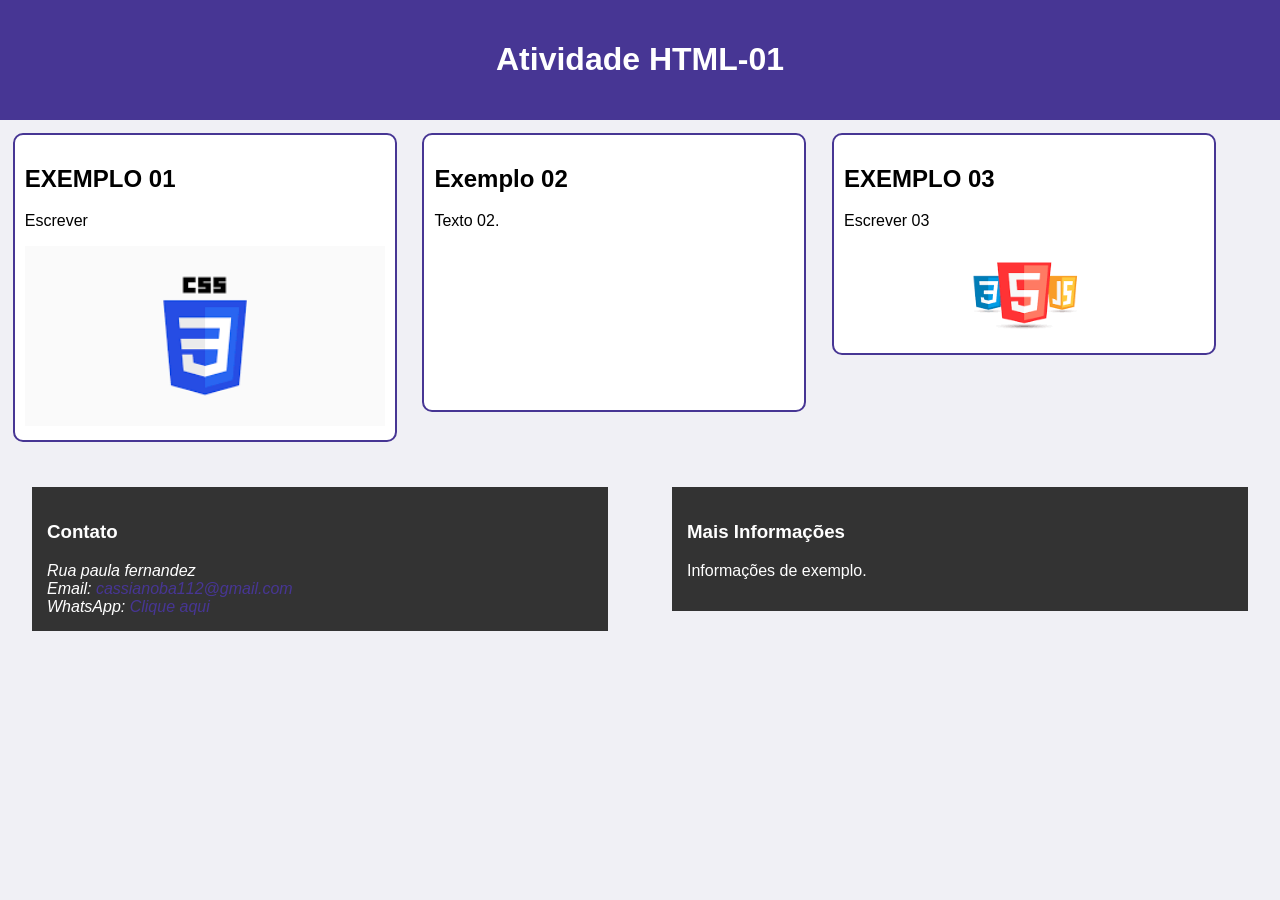
==== index.html @ 2f9a2632 "123" ====
<!DOCTYPE html>
<html>
<head>
    <meta charset="UTF-8">
    <title>Atividade -html-01</title>
    <style>
        body {                                                                      
            font-family: sans-serif;
            background-color: #f0f0f5;
            margin: 0;
            padding: 0;
        }

   
        header {
            background-color: #473694;
            color: white;
            padding: 20px;
            text-align: center;
        }

       
        .column {
            width: 30%;
            background-color: white;
            border: 2px solid #473694;
            border-radius: 10px;
            padding: 10px;
            float: left;
            margin: 1%;
            box-sizing: border-box;
        }

      
        .row:after {
            content: "";
            display: table;
            clear: both;
        }

        
        .footer-column {
            width: 45%;
            float: left;
            margin: 2.5%;
            background-color: #333;
            color: white;
            padding: 15px;
            box-sizing: border-box;
        }

        footer a {
            color: #473694;
            text-decoration: none;
        }
    </style>
</head>
<body>

    <header>
        <h1>Atividade HTML-01</h1>
    </header>


    <div class="row">
        <div class="column">
            <h2>EXEMPLO 01</h2>
            <p>Escrever</p>
            <img src="css.png" alt="Exemplo" width="100%">
        </div>
        <div class="column">
            <h2>Exemplo 02</h2>
            <p>Texto 02.</p>
            <iframe width="100%" height="150" src="https://www.youtube.com/watch?v=AB35iSr1YyA" frameborder="0" allowfullscreen></iframe>
        </div>
        <div class="column">
               <h2>EXEMPLO 03</h2>
            <p>Escrever 03</p>
            <img src="Sem título.png" alt="Exemplo" width="100%">
        </div>
    </div>

    
    <footer>
        <div class="footer-column">
            <h3>Contato</h3>
            <address>
                Rua paula fernandez<br>
                Email: <a href="cassianoba112@gmail.com">cassianoba112@gmail.com</a><br>
                WhatsApp: <a href="https://wa.me/5547984358735">Clique aqui</a>
            </address>
        </div>
        <div class="footer-column">
           
            <h3>Mais Informações</h3>
            <p>Informações de exemplo.</p>


        </div>
        <div style="clear: both;"></div>
    </footer>

</body>
</html>
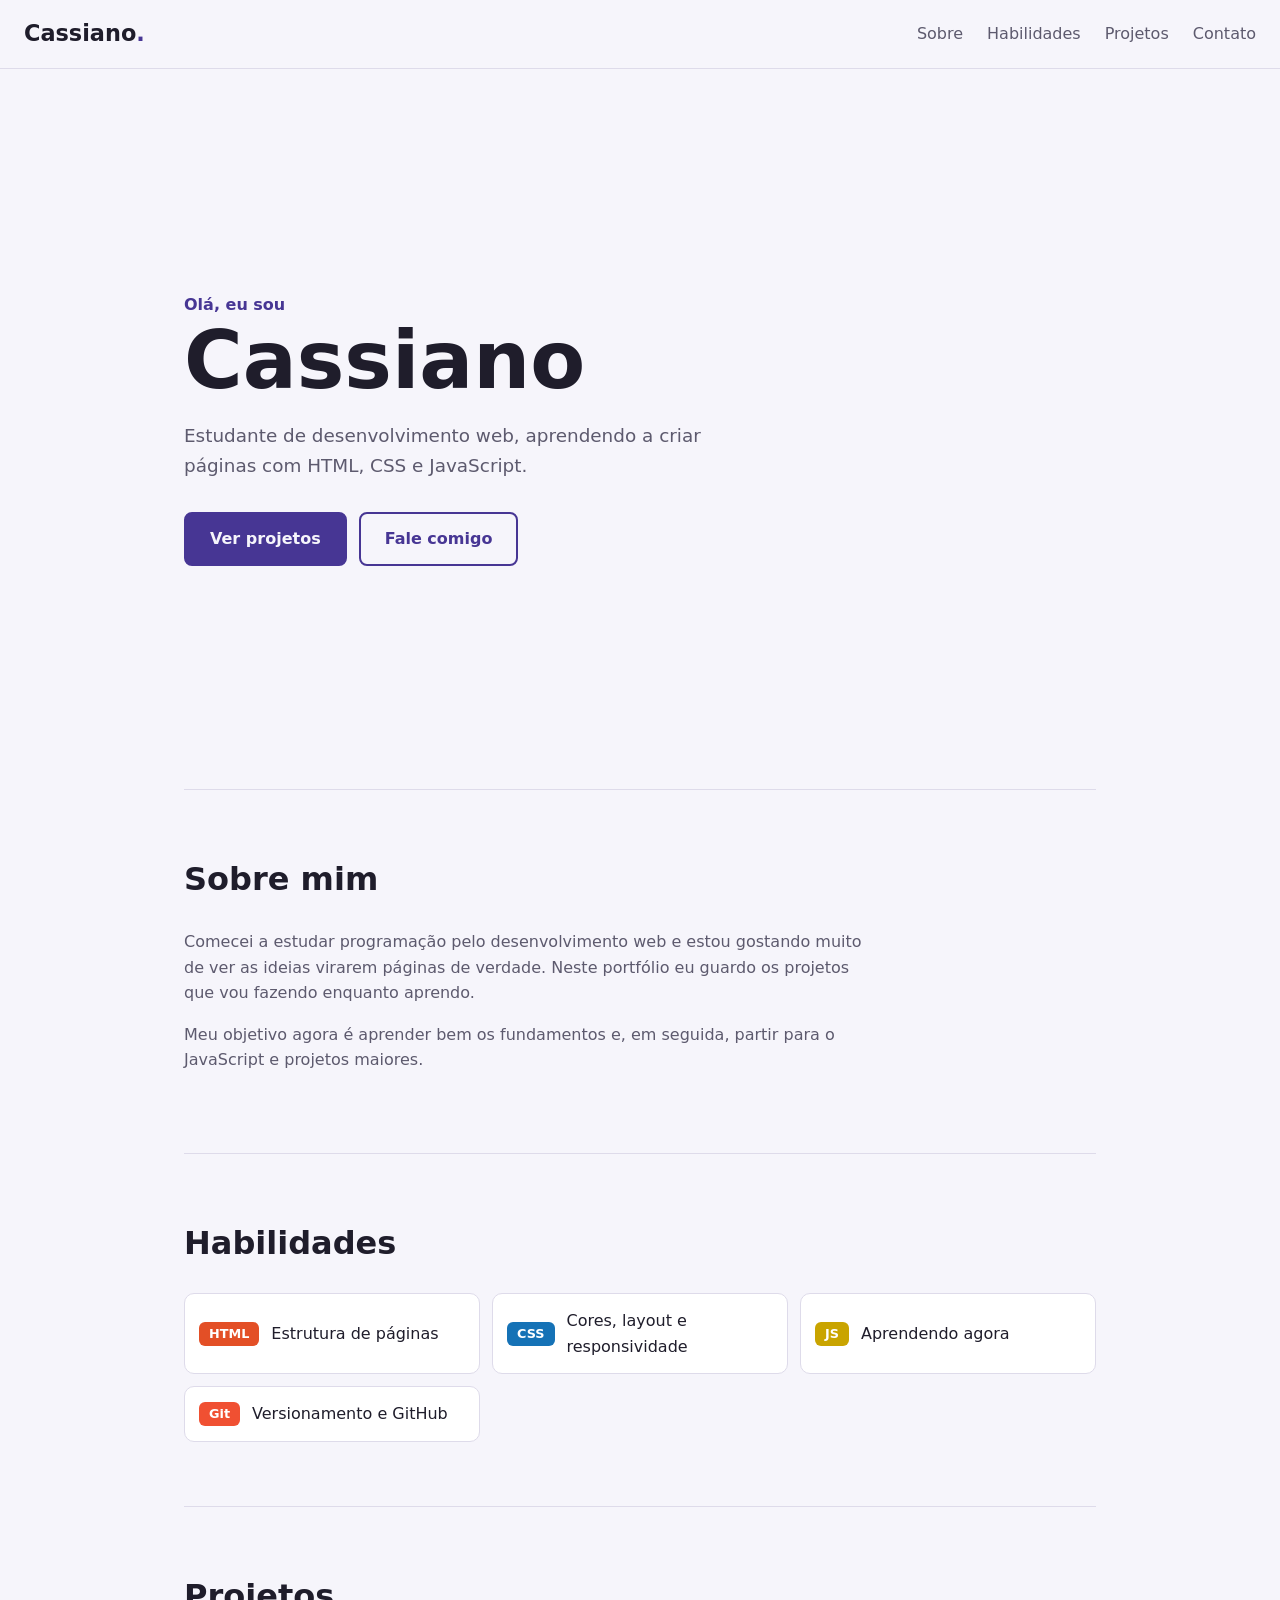
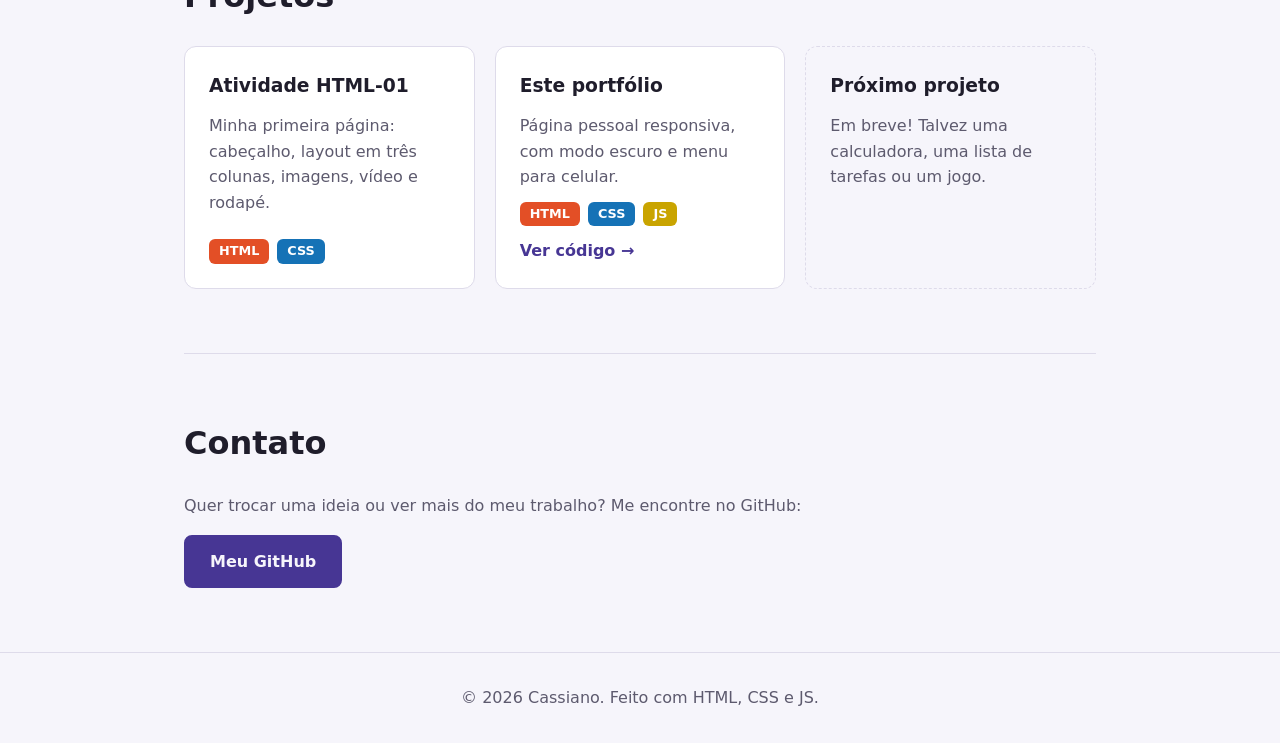
==== commit 519dd3f5: "Cria portfólio pessoal Página responsiva com seções de início, sobre, habilidades, projetos e contat" ====
--- a/index.html
+++ b/index.html
@@ -1,104 +1,121 @@
 <!DOCTYPE html>
-<html>
+<html lang="pt-BR">
 <head>
+    <!-- Configurações básicas da página -->
     <meta charset="UTF-8">
-    <title>Atividade -html-01</title>
-    <style>
-        body {                                                                      
-            font-family: sans-serif;
-            background-color: #f0f0f5;
-            margin: 0;
-            padding: 0;
-        }
-
-   
-        header {
-            background-color: #473694;
-            color: white;
-            padding: 20px;
-            text-align: center;
-        }
-
-       
-        .column {
-            width: 30%;
-            background-color: white;
-            border: 2px solid #473694;
-            border-radius: 10px;
-            padding: 10px;
-            float: left;
-            margin: 1%;
-            box-sizing: border-box;
-        }
-
-      
-        .row:after {
-            content: "";
-            display: table;
-            clear: both;
-        }
-
-        
-        .footer-column {
-            width: 45%;
-            float: left;
-            margin: 2.5%;
-            background-color: #333;
-            color: white;
-            padding: 15px;
-            box-sizing: border-box;
-        }
-
-        footer a {
-            color: #473694;
-            text-decoration: none;
-        }
-    </style>
+    <!-- Faz a página se adaptar à tela do celular -->
+    <meta name="viewport" content="width=device-width, initial-scale=1.0">
+    <title>Cassiano | Portfólio</title>
+    <meta name="description" content="Portfólio pessoal do Cassiano: projetos de HTML, CSS e JavaScript.">
+    <!-- Liga o arquivo de estilos (CSS) -->
+    <link rel="stylesheet" href="style.css">
 </head>
 <body>
 
-    <header>
-        <h1>Atividade HTML-01</h1>
+    <!-- ===== CABEÇALHO com o menu de navegação ===== -->
+    <header class="topo">
+        <a href="#inicio" class="logo">Cassiano<span>.</span></a>
+
+        <!-- Botão que aparece só no celular para abrir o menu -->
+        <button class="menu-botao" aria-label="Abrir menu" aria-expanded="false">☰</button>
+
+        <nav class="menu">
+            <a href="#sobre">Sobre</a>
+            <a href="#habilidades">Habilidades</a>
+            <a href="#projetos">Projetos</a>
+            <a href="#contato">Contato</a>
+        </nav>
     </header>
 
+    <main>
+        <!-- ===== INÍCIO: a primeira coisa que a pessoa vê ===== -->
+        <section id="inicio" class="inicio">
+            <p class="saudacao">Olá, eu sou</p>
+            <h1>Cassiano</h1>
+            <!-- TROQUE: escreva uma frase curta sobre você -->
+            <p class="frase">Estudante de desenvolvimento web, aprendendo a criar páginas com HTML, CSS e JavaScript.</p>
+            <div class="botoes">
+                <a href="#projetos" class="botao">Ver projetos</a>
+                <a href="#contato" class="botao botao-contorno">Fale comigo</a>
+            </div>
+        </section>
 
-    <div class="row">
-        <div class="column">
-            <h2>EXEMPLO 01</h2>
-            <p>Escrever</p>
-            <img src="css.png" alt="Exemplo" width="100%">
-        </div>
-        <div class="column">
-            <h2>Exemplo 02</h2>
-            <p>Texto 02.</p>
-            <iframe width="100%" height="150" src="https://www.youtube.com/watch?v=AB35iSr1YyA" frameborder="0" allowfullscreen></iframe>
-        </div>
-        <div class="column">
-               <h2>EXEMPLO 03</h2>
-            <p>Escrever 03</p>
-            <img src="Sem título.png" alt="Exemplo" width="100%">
-        </div>
-    </div>
+        <!-- ===== SOBRE MIM ===== -->
+        <section id="sobre" class="secao">
+            <h2>Sobre mim</h2>
+            <!-- TROQUE: conte um pouco da sua história -->
+            <p>
+                Comecei a estudar programação pelo desenvolvimento web e estou
+                gostando muito de ver as ideias virarem páginas de verdade.
+                Neste portfólio eu guardo os projetos que vou fazendo
+                enquanto aprendo.
+            </p>
+            <p>
+                Meu objetivo agora é aprender bem os fundamentos e, em seguida,
+                partir para o JavaScript e projetos maiores.
+            </p>
+        </section>
 
-    
-    <footer>
-        <div class="footer-column">
-            <h3>Contato</h3>
-            <address>
-                Rua paula fernandez<br>
-                Email: <a href="cassianoba112@gmail.com">cassianoba112@gmail.com</a><br>
-                WhatsApp: <a href="https://wa.me/5547984358735">Clique aqui</a>
-            </address>
-        </div>
-        <div class="footer-column">
-           
-            <h3>Mais Informações</h3>
-            <p>Informações de exemplo.</p>
+        <!-- ===== HABILIDADES ===== -->
+        <section id="habilidades" class="secao">
+            <h2>Habilidades</h2>
+            <!-- Para adicionar uma habilidade, copie uma linha <li> -->
+            <ul class="habilidades">
+                <li><span class="tag tag-html">HTML</span> Estrutura de páginas</li>
+                <li><span class="tag tag-css">CSS</span> Cores, layout e responsividade</li>
+                <li><span class="tag tag-js">JS</span> Aprendendo agora</li>
+                <li><span class="tag tag-git">Git</span> Versionamento e GitHub</li>
+            </ul>
+        </section>
 
+        <!-- ===== PROJETOS ===== -->
+        <section id="projetos" class="secao">
+            <h2>Projetos</h2>
+            <!-- Cada <article> é um cartão. Para adicionar um projeto, copie um <article> inteiro -->
+            <div class="projetos">
+                <article class="cartao">
+                    <h3>Atividade HTML-01</h3>
+                    <p>Minha primeira página: cabeçalho, layout em três colunas, imagens, vídeo e rodapé.</p>
+                    <div class="cartao-tags">
+                        <span class="tag tag-html">HTML</span>
+                        <span class="tag tag-css">CSS</span>
+                    </div>
+                </article>
 
-        </div>
-        <div style="clear: both;"></div>
+                <article class="cartao">
+                    <h3>Este portfólio</h3>
+                    <p>Página pessoal responsiva, com modo escuro e menu para celular.</p>
+                    <div class="cartao-tags">
+                        <span class="tag tag-html">HTML</span>
+                        <span class="tag tag-css">CSS</span>
+                        <span class="tag tag-js">JS</span>
+                    </div>
+                    <a href="https://github.com/cassianoba112-web/cassiano" target="_blank" rel="noopener">Ver código →</a>
+                </article>
+
+                <article class="cartao cartao-vazio">
+                    <h3>Próximo projeto</h3>
+                    <p>Em breve! Talvez uma calculadora, uma lista de tarefas ou um jogo.</p>
+                </article>
+            </div>
+        </section>
+
+        <!-- ===== CONTATO ===== -->
+        <!-- Dica: evite colocar telefone ou endereço pessoal em sites públicos -->
+        <section id="contato" class="secao">
+            <h2>Contato</h2>
+            <p>Quer trocar uma ideia ou ver mais do meu trabalho? Me encontre no GitHub:</p>
+            <a href="https://github.com/cassianoba112-web" class="botao" target="_blank" rel="noopener">Meu GitHub</a>
+        </section>
+    </main>
+
+    <!-- ===== RODAPÉ ===== -->
+    <footer class="rodape">
+        <!-- O ano é preenchido automaticamente pelo JavaScript -->
+        <p>© <span id="ano"></span> Cassiano. Feito com HTML, CSS e JS.</p>
     </footer>
 
+    <!-- Liga o arquivo de JavaScript (fica no fim para a página carregar primeiro) -->
+    <script src="script.js"></script>
 </body>
 </html>
--- a/style.css
+++ b/style.css
@@ -0,0 +1,309 @@
+/* =========================================================
+   CORES DO SITE
+   Troque os valores aqui e o site inteiro muda de cor.
+   ========================================================= */
+:root {
+    --fundo: #f6f5fb;
+    --fundo-cartao: #ffffff;
+    --texto: #1f1d2b;
+    --texto-suave: #5d5a6e;
+    --destaque: #473694;      /* o roxo da sua primeira atividade */
+    --destaque-claro: #ece8fb;
+    --borda: #dedbea;
+}
+
+/* Modo escuro: usado automaticamente quando o celular/PC está no tema escuro */
+@media (prefers-color-scheme: dark) {
+    :root {
+        --fundo: #14131b;
+        --fundo-cartao: #1e1c28;
+        --texto: #eeedf5;
+        --texto-suave: #a9a6bb;
+        --destaque: #a594f9;
+        --destaque-claro: #2a2540;
+        --borda: #2f2c3d;
+    }
+}
+
+/* =========================================================
+   BASE
+   ========================================================= */
+* {
+    box-sizing: border-box; /* largura inclui padding e borda */
+    margin: 0;
+    padding: 0;
+}
+
+html {
+    scroll-behavior: smooth; /* rolagem suave ao clicar no menu */
+}
+
+body {
+    font-family: system-ui, -apple-system, "Segoe UI", Roboto, sans-serif;
+    background-color: var(--fundo);
+    color: var(--texto);
+    line-height: 1.6;
+}
+
+a {
+    color: var(--destaque);
+}
+
+/* =========================================================
+   CABEÇALHO E MENU
+   ========================================================= */
+.topo {
+    position: sticky; /* fica preso no topo ao rolar */
+    top: 0;
+    z-index: 10;
+    display: flex;
+    justify-content: space-between;
+    align-items: center;
+    padding: 16px 24px;
+    background-color: var(--fundo);
+    border-bottom: 1px solid var(--borda);
+}
+
+.logo {
+    font-size: 1.4rem;
+    font-weight: 800;
+    color: var(--texto);
+    text-decoration: none;
+}
+
+.logo span {
+    color: var(--destaque);
+}
+
+.menu {
+    display: flex;
+    gap: 24px;
+}
+
+.menu a {
+    color: var(--texto-suave);
+    text-decoration: none;
+    font-weight: 500;
+}
+
+.menu a:hover {
+    color: var(--destaque);
+}
+
+/* O botão ☰ fica escondido no computador */
+.menu-botao {
+    display: none;
+    background: none;
+    border: none;
+    font-size: 1.6rem;
+    color: var(--texto);
+    cursor: pointer;
+}
+
+/* =========================================================
+   SEÇÕES
+   ========================================================= */
+main {
+    max-width: 960px;  /* o conteúdo não fica largo demais */
+    margin: 0 auto;    /* centraliza */
+    padding: 0 24px;
+}
+
+.inicio {
+    min-height: 80vh;
+    display: flex;
+    flex-direction: column;
+    justify-content: center;
+}
+
+.saudacao {
+    color: var(--destaque);
+    font-weight: 600;
+}
+
+.inicio h1 {
+    font-size: clamp(3rem, 10vw, 5rem); /* tamanho muda conforme a tela */
+    line-height: 1.1;
+}
+
+.frase {
+    max-width: 560px;
+    margin: 16px 0 32px;
+    font-size: 1.15rem;
+    color: var(--texto-suave);
+}
+
+.secao {
+    padding: 64px 0;
+    border-top: 1px solid var(--borda);
+}
+
+.secao h2 {
+    font-size: 2rem;
+    margin-bottom: 24px;
+}
+
+.secao p {
+    max-width: 680px;
+    margin-bottom: 16px;
+    color: var(--texto-suave);
+}
+
+/* =========================================================
+   BOTÕES
+   ========================================================= */
+.botoes {
+    display: flex;
+    flex-wrap: wrap;
+    gap: 12px;
+}
+
+.botao {
+    display: inline-block;
+    padding: 12px 24px;
+    border-radius: 8px;
+    background-color: var(--destaque);
+    color: var(--fundo);
+    font-weight: 600;
+    text-decoration: none;
+    border: 2px solid var(--destaque);
+    transition: transform 0.2s;
+}
+
+.botao:hover {
+    transform: translateY(-2px); /* sobe um pouquinho ao passar o mouse */
+}
+
+.botao-contorno {
+    background-color: transparent;
+    color: var(--destaque);
+}
+
+/* =========================================================
+   HABILIDADES E TAGS
+   ========================================================= */
+.habilidades {
+    list-style: none;
+    display: grid;
+    grid-template-columns: repeat(auto-fit, minmax(220px, 1fr));
+    gap: 12px;
+}
+
+.habilidades li {
+    display: flex;
+    align-items: center;
+    gap: 12px;
+    padding: 14px;
+    background-color: var(--fundo-cartao);
+    border: 1px solid var(--borda);
+    border-radius: 10px;
+}
+
+.tag {
+    padding: 2px 10px;
+    border-radius: 6px;
+    font-size: 0.8rem;
+    font-weight: 700;
+    color: #fff;
+}
+
+.tag-html { background-color: #e34f26; }
+.tag-css  { background-color: #1572b6; }
+.tag-js   { background-color: #c9a400; }
+.tag-git  { background-color: #f05032; }
+
+/* =========================================================
+   PROJETOS
+   grid + auto-fit: os cartões se reorganizam sozinhos
+   (3 colunas no PC, 1 no celular)
+   ========================================================= */
+.projetos {
+    display: grid;
+    grid-template-columns: repeat(auto-fit, minmax(260px, 1fr));
+    gap: 20px;
+}
+
+.cartao {
+    display: flex;
+    flex-direction: column;
+    gap: 12px;
+    padding: 24px;
+    background-color: var(--fundo-cartao);
+    border: 1px solid var(--borda);
+    border-radius: 12px;
+    transition: border-color 0.2s, transform 0.2s;
+}
+
+.cartao:hover {
+    border-color: var(--destaque);
+    transform: translateY(-4px);
+}
+
+.cartao p {
+    margin: 0;
+    flex-grow: 1; /* empurra tags e link para o fim do cartão */
+}
+
+.cartao-tags {
+    display: flex;
+    gap: 8px;
+}
+
+.cartao a {
+    font-weight: 600;
+    text-decoration: none;
+}
+
+.cartao-vazio {
+    border-style: dashed;
+    background-color: transparent;
+}
+
+/* =========================================================
+   RODAPÉ
+   ========================================================= */
+.rodape {
+    text-align: center;
+    padding: 32px 24px;
+    color: var(--texto-suave);
+    border-top: 1px solid var(--borda);
+}
+
+/* =========================================================
+   CELULAR (telas com até 640px de largura)
+   ========================================================= */
+@media (max-width: 640px) {
+    .topo {
+        padding: 14px 16px;
+    }
+
+    main {
+        padding: 0 16px;
+    }
+
+    .menu-botao {
+        display: block;
+    }
+
+    /* O menu vira uma lista que abre embaixo do cabeçalho */
+    .menu {
+        display: none;
+        position: absolute;
+        top: 100%;
+        left: 0;
+        right: 0;
+        flex-direction: column;
+        gap: 0;
+        background-color: var(--fundo);
+        border-bottom: 1px solid var(--borda);
+    }
+
+    .menu a {
+        padding: 14px 16px;
+    }
+
+    /* Classe colocada pelo JavaScript quando o botão é clicado */
+    .menu.aberto {
+        display: flex;
+    }
+}
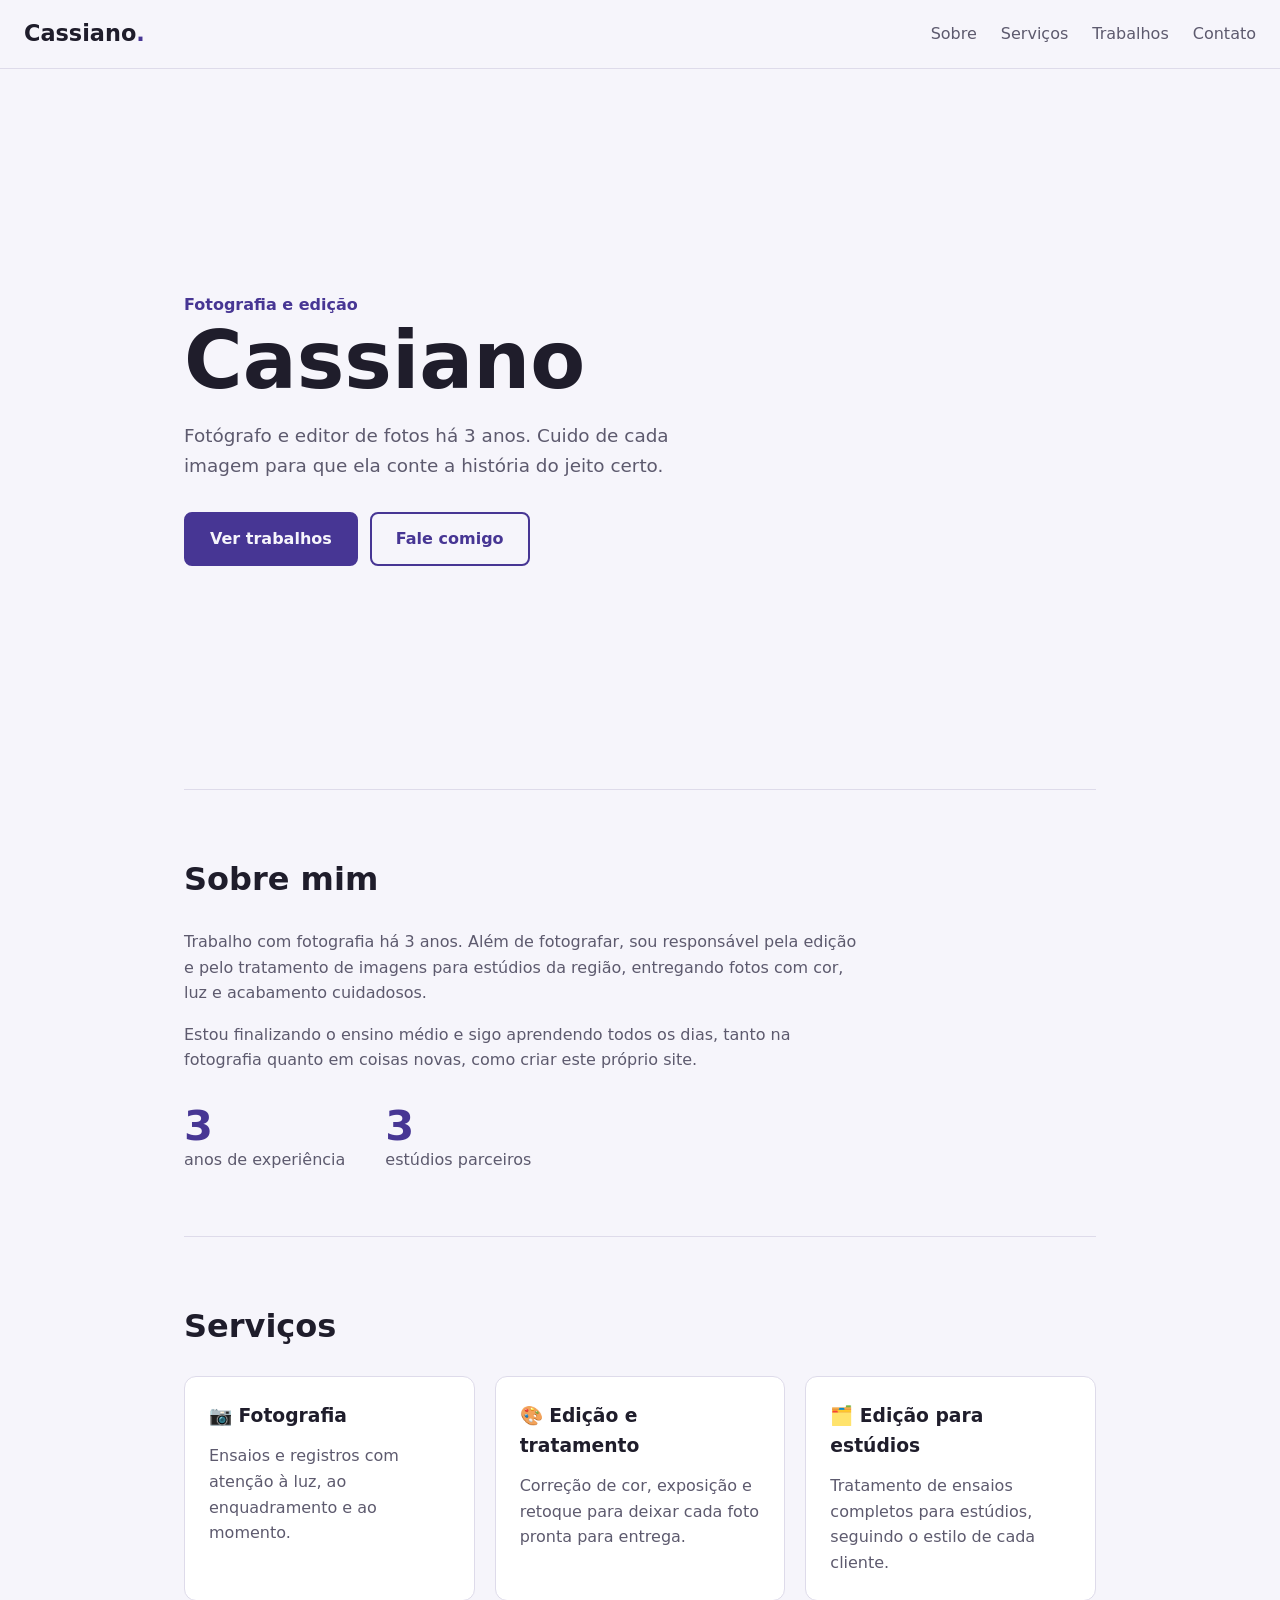
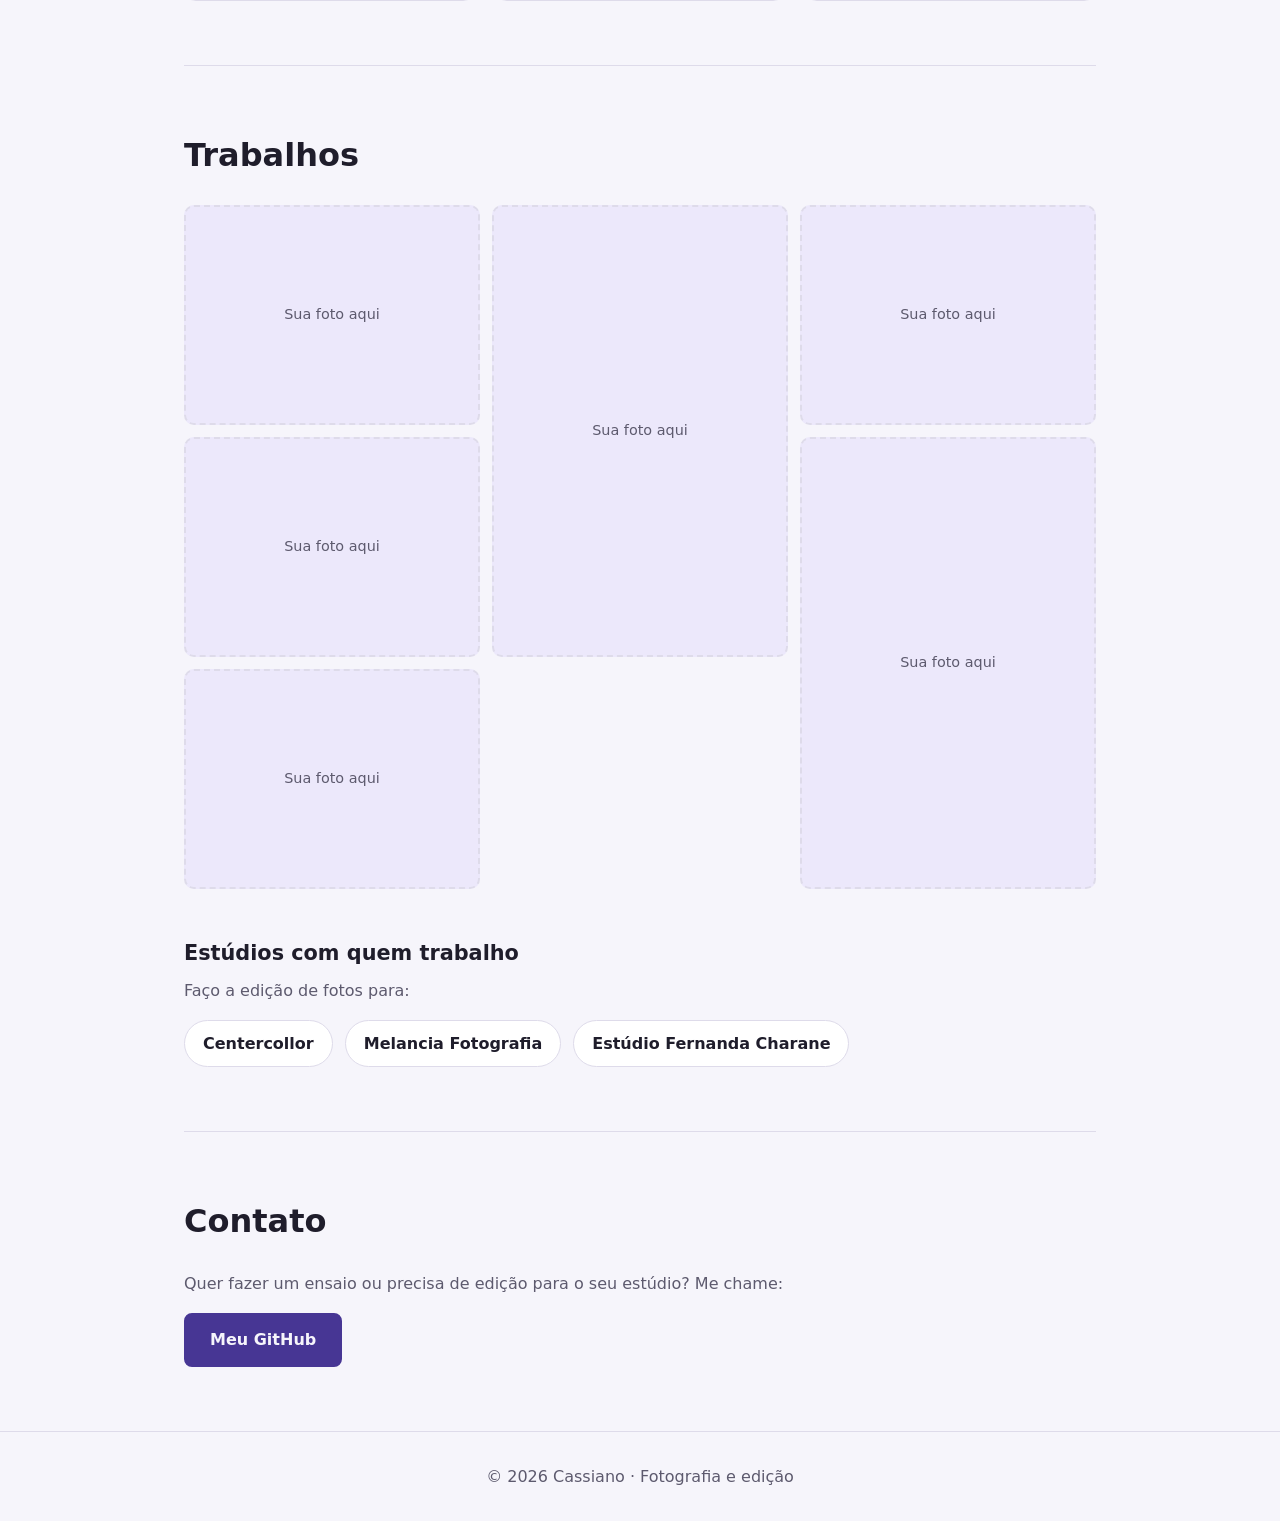
==== commit c395f279: "Transforma o site em portfólio de fotografia e edição Troca as seções de programação por Sobre, Serv" ====
--- a/index.html
+++ b/index.html
@@ -5,8 +5,8 @@
     <meta charset="UTF-8">
     <!-- Faz a página se adaptar à tela do celular -->
     <meta name="viewport" content="width=device-width, initial-scale=1.0">
-    <title>Cassiano | Portfólio</title>
-    <meta name="description" content="Portfólio pessoal do Cassiano: projetos de HTML, CSS e JavaScript.">
+    <title>Cassiano | Fotografia e Edição</title>
+    <meta name="description" content="Cassiano: fotógrafo e editor de fotos com 3 anos de experiência.">
     <!-- Liga o arquivo de estilos (CSS) -->
     <link rel="stylesheet" href="style.css">
 </head>
@@ -21,8 +21,8 @@
 
         <nav class="menu">
             <a href="#sobre">Sobre</a>
-            <a href="#habilidades">Habilidades</a>
-            <a href="#projetos">Projetos</a>
+            <a href="#servicos">Serviços</a>
+            <a href="#trabalhos">Trabalhos</a>
             <a href="#contato">Contato</a>
         </nav>
     </header>
@@ -30,12 +30,11 @@
     <main>
         <!-- ===== INÍCIO: a primeira coisa que a pessoa vê ===== -->
         <section id="inicio" class="inicio">
-            <p class="saudacao">Olá, eu sou</p>
+            <p class="saudacao">Fotografia e edição</p>
             <h1>Cassiano</h1>
-            <!-- TROQUE: escreva uma frase curta sobre você -->
-            <p class="frase">Estudante de desenvolvimento web, aprendendo a criar páginas com HTML, CSS e JavaScript.</p>
+            <p class="frase">Fotógrafo e editor de fotos há 3 anos. Cuido de cada imagem para que ela conte a história do jeito certo.</p>
             <div class="botoes">
-                <a href="#projetos" class="botao">Ver projetos</a>
+                <a href="#trabalhos" class="botao">Ver trabalhos</a>
                 <a href="#contato" class="botao botao-contorno">Fale comigo</a>
             </div>
         </section>
@@ -43,76 +42,94 @@
         <!-- ===== SOBRE MIM ===== -->
         <section id="sobre" class="secao">
             <h2>Sobre mim</h2>
-            <!-- TROQUE: conte um pouco da sua história -->
             <p>
-                Comecei a estudar programação pelo desenvolvimento web e estou
-                gostando muito de ver as ideias virarem páginas de verdade.
-                Neste portfólio eu guardo os projetos que vou fazendo
-                enquanto aprendo.
+                Trabalho com fotografia há 3 anos. Além de fotografar, sou
+                responsável pela edição e pelo tratamento de imagens para
+                estúdios da região, entregando fotos com cor, luz e
+                acabamento cuidadosos.
             </p>
             <p>
-                Meu objetivo agora é aprender bem os fundamentos e, em seguida,
-                partir para o JavaScript e projetos maiores.
+                Estou finalizando o ensino médio e sigo aprendendo todos os
+                dias, tanto na fotografia quanto em coisas novas, como criar
+                este próprio site.
             </p>
+            <!-- Números de destaque. Para mudar, edite o texto dentro de <strong> e <span> -->
+            <div class="numeros">
+                <div><strong>3</strong><span>anos de experiência</span></div>
+                <div><strong>3</strong><span>estúdios parceiros</span></div>
+            </div>
         </section>
 
-        <!-- ===== HABILIDADES ===== -->
-        <section id="habilidades" class="secao">
-            <h2>Habilidades</h2>
-            <!-- Para adicionar uma habilidade, copie uma linha <li> -->
-            <ul class="habilidades">
-                <li><span class="tag tag-html">HTML</span> Estrutura de páginas</li>
-                <li><span class="tag tag-css">CSS</span> Cores, layout e responsividade</li>
-                <li><span class="tag tag-js">JS</span> Aprendendo agora</li>
-                <li><span class="tag tag-git">Git</span> Versionamento e GitHub</li>
-            </ul>
-        </section>
-
-        <!-- ===== PROJETOS ===== -->
-        <section id="projetos" class="secao">
-            <h2>Projetos</h2>
-            <!-- Cada <article> é um cartão. Para adicionar um projeto, copie um <article> inteiro -->
-            <div class="projetos">
+        <!-- ===== SERVIÇOS ===== -->
+        <section id="servicos" class="secao">
+            <h2>Serviços</h2>
+            <!-- Para adicionar um serviço, copie um <article> inteiro -->
+            <div class="servicos">
                 <article class="cartao">
-                    <h3>Atividade HTML-01</h3>
-                    <p>Minha primeira página: cabeçalho, layout em três colunas, imagens, vídeo e rodapé.</p>
-                    <div class="cartao-tags">
-                        <span class="tag tag-html">HTML</span>
-                        <span class="tag tag-css">CSS</span>
-                    </div>
+                    <h3>📷 Fotografia</h3>
+                    <p>Ensaios e registros com atenção à luz, ao enquadramento e ao momento.</p>
                 </article>
-
                 <article class="cartao">
-                    <h3>Este portfólio</h3>
-                    <p>Página pessoal responsiva, com modo escuro e menu para celular.</p>
-                    <div class="cartao-tags">
-                        <span class="tag tag-html">HTML</span>
-                        <span class="tag tag-css">CSS</span>
-                        <span class="tag tag-js">JS</span>
-                    </div>
-                    <a href="https://github.com/cassianoba112-web/cassiano" target="_blank" rel="noopener">Ver código →</a>
+                    <h3>🎨 Edição e tratamento</h3>
+                    <p>Correção de cor, exposição e retoque para deixar cada foto pronta para entrega.</p>
                 </article>
-
-                <article class="cartao cartao-vazio">
-                    <h3>Próximo projeto</h3>
-                    <p>Em breve! Talvez uma calculadora, uma lista de tarefas ou um jogo.</p>
+                <article class="cartao">
+                    <h3>🗂️ Edição para estúdios</h3>
+                    <p>Tratamento de ensaios completos para estúdios, seguindo o estilo de cada cliente.</p>
                 </article>
             </div>
         </section>
 
+        <!-- ===== TRABALHOS: galeria + estúdios ===== -->
+        <section id="trabalhos" class="secao">
+            <h2>Trabalhos</h2>
+
+            <!--
+                GALERIA DE FOTOS
+                Hoje os quadrados são só espaços reservados.
+                Para colocar uma foto sua:
+                  1. Crie uma pasta chamada "fotos" no repositório e envie suas fotos para ela.
+                  2. Troque um <div class="foto vazia">...</div> por:
+                     <img class="foto" src="fotos/nome-da-foto.jpg" alt="Descreva a foto aqui">
+                Dica: use fotos em .jpg com até uns 1500px de largura para o site carregar rápido.
+            -->
+            <div class="galeria">
+                <div class="foto vazia">Sua foto aqui</div>
+                <div class="foto vazia alta">Sua foto aqui</div>
+                <div class="foto vazia">Sua foto aqui</div>
+                <div class="foto vazia">Sua foto aqui</div>
+                <div class="foto vazia alta">Sua foto aqui</div>
+                <div class="foto vazia">Sua foto aqui</div>
+            </div>
+
+            <h3 class="subtitulo">Estúdios com quem trabalho</h3>
+            <p>Faço a edição de fotos para:</p>
+            <ul class="clientes">
+                <li>Centercollor</li>
+                <li>Melancia Fotografia</li>
+                <li>Estúdio Fernanda Charane</li>
+            </ul>
+        </section>
+
         <!-- ===== CONTATO ===== -->
-        <!-- Dica: evite colocar telefone ou endereço pessoal em sites públicos -->
+        <!--
+            Dica de segurança: evite colocar telefone ou endereço pessoal em sites públicos.
+            Se quiser, coloque o link do seu Instagram profissional copiando a linha do GitHub
+            e trocando o endereço, por exemplo: https://instagram.com/seu_usuario
+        -->
         <section id="contato" class="secao">
             <h2>Contato</h2>
-            <p>Quer trocar uma ideia ou ver mais do meu trabalho? Me encontre no GitHub:</p>
-            <a href="https://github.com/cassianoba112-web" class="botao" target="_blank" rel="noopener">Meu GitHub</a>
+            <p>Quer fazer um ensaio ou precisa de edição para o seu estúdio? Me chame:</p>
+            <div class="botoes">
+                <a href="https://github.com/cassianoba112-web" class="botao" target="_blank" rel="noopener">Meu GitHub</a>
+            </div>
         </section>
     </main>
 
     <!-- ===== RODAPÉ ===== -->
     <footer class="rodape">
         <!-- O ano é preenchido automaticamente pelo JavaScript -->
-        <p>© <span id="ano"></span> Cassiano. Feito com HTML, CSS e JS.</p>
+        <p>© <span id="ano"></span> Cassiano · Fotografia e edição</p>
     </footer>
 
     <!-- Liga o arquivo de JavaScript (fica no fim para a página carregar primeiro) -->
--- a/style.css
+++ b/style.css
@@ -180,47 +180,93 @@
 }
 
 /* =========================================================
-   HABILIDADES E TAGS
-   ========================================================= */
-.habilidades {
+   NÚMEROS DE DESTAQUE (na seção Sobre)
+   ========================================================= */
+.numeros {
+    display: flex;
+    flex-wrap: wrap;
+    gap: 40px;
+    margin-top: 32px;
+}
+
+.numeros strong {
+    display: block;
+    font-size: 2.6rem;
+    line-height: 1;
+    color: var(--destaque);
+}
+
+.numeros span {
+    color: var(--texto-suave);
+}
+
+/* =========================================================
+   SERVIÇOS
+   grid + auto-fit: os cartões se reorganizam sozinhos
+   (3 colunas no PC, 1 no celular)
+   ========================================================= */
+.servicos {
+    display: grid;
+    grid-template-columns: repeat(auto-fit, minmax(240px, 1fr));
+    gap: 20px;
+}
+
+/* =========================================================
+   GALERIA DE FOTOS
+   ========================================================= */
+.galeria {
+    display: grid;
+    grid-template-columns: repeat(auto-fill, minmax(220px, 1fr));
+    grid-auto-rows: 220px;
+    grid-auto-flow: dense; /* encaixa as fotos nos espaços vazios */
+    gap: 12px;
+    margin-bottom: 48px;
+}
+
+.foto {
+    width: 100%;
+    height: 100%;
+    object-fit: cover; /* a foto preenche o quadro sem distorcer */
+    border-radius: 10px;
+}
+
+/* Fotos verticais: ocupam duas linhas de altura */
+.foto.alta {
+    grid-row: span 2;
+}
+
+/* Quadro vazio (espaço reservado até você colocar a foto) */
+.foto.vazia {
+    display: flex;
+    align-items: center;
+    justify-content: center;
+    background-color: var(--destaque-claro);
+    border: 2px dashed var(--borda);
+    color: var(--texto-suave);
+    font-size: 0.9rem;
+}
+
+/* =========================================================
+   ESTÚDIOS PARCEIROS
+   ========================================================= */
+.subtitulo {
+    font-size: 1.3rem;
+    margin-bottom: 8px;
+}
+
+.clientes {
     list-style: none;
-    display: grid;
-    grid-template-columns: repeat(auto-fit, minmax(220px, 1fr));
+    display: flex;
+    flex-wrap: wrap;
     gap: 12px;
 }
 
-.habilidades li {
-    display: flex;
-    align-items: center;
-    gap: 12px;
-    padding: 14px;
+.clientes li {
+    padding: 10px 18px;
     background-color: var(--fundo-cartao);
     border: 1px solid var(--borda);
-    border-radius: 10px;
-}
-
-.tag {
-    padding: 2px 10px;
-    border-radius: 6px;
-    font-size: 0.8rem;
-    font-weight: 700;
-    color: #fff;
-}
-
-.tag-html { background-color: #e34f26; }
-.tag-css  { background-color: #1572b6; }
-.tag-js   { background-color: #c9a400; }
-.tag-git  { background-color: #f05032; }
-
-/* =========================================================
-   PROJETOS
-   grid + auto-fit: os cartões se reorganizam sozinhos
-   (3 colunas no PC, 1 no celular)
-   ========================================================= */
-.projetos {
-    display: grid;
-    grid-template-columns: repeat(auto-fit, minmax(260px, 1fr));
-    gap: 20px;
+    border-radius: 999px; /* deixa as pontas bem redondas */
+    font-weight: 600;
 }
 
 .cartao {
@@ -241,22 +287,6 @@
 
 .cartao p {
     margin: 0;
-    flex-grow: 1; /* empurra tags e link para o fim do cartão */
-}
-
-.cartao-tags {
-    display: flex;
-    gap: 8px;
-}
-
-.cartao a {
-    font-weight: 600;
-    text-decoration: none;
-}
-
-.cartao-vazio {
-    border-style: dashed;
-    background-color: transparent;
 }
 
 /* =========================================================
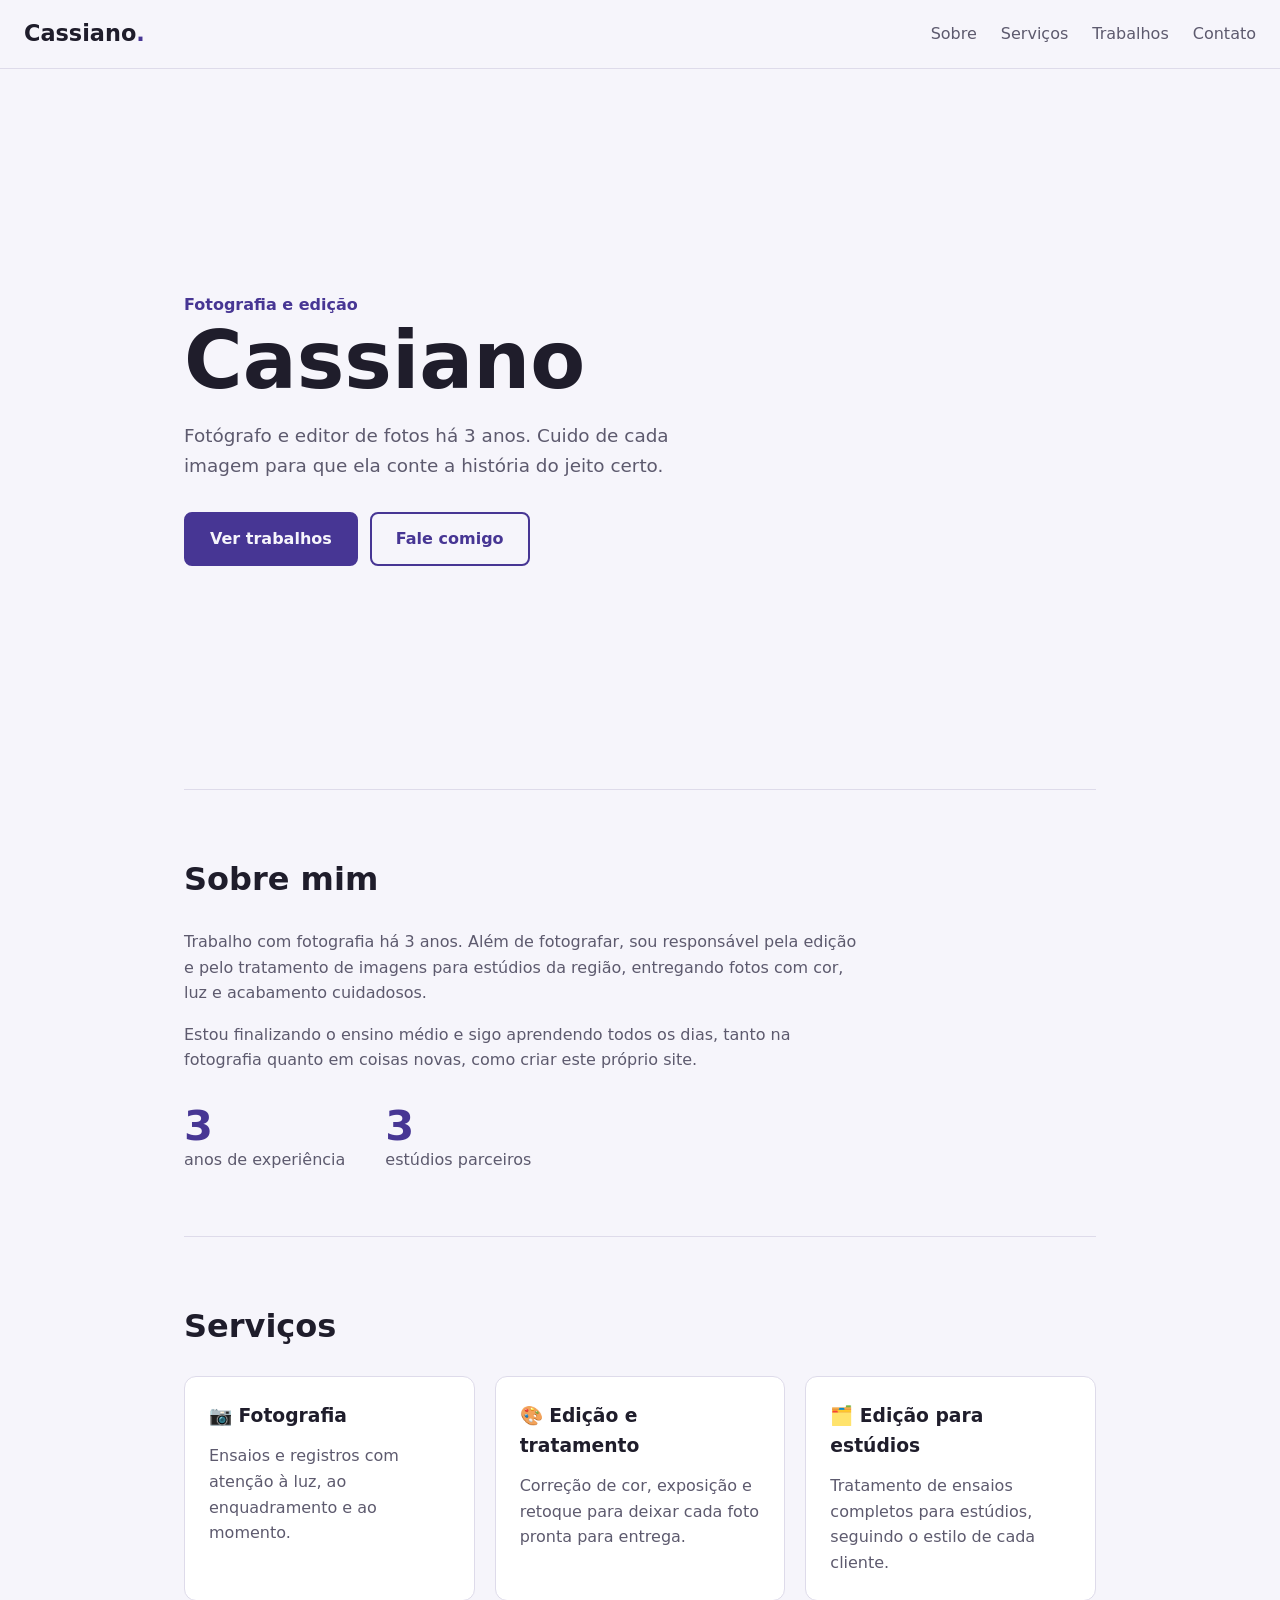
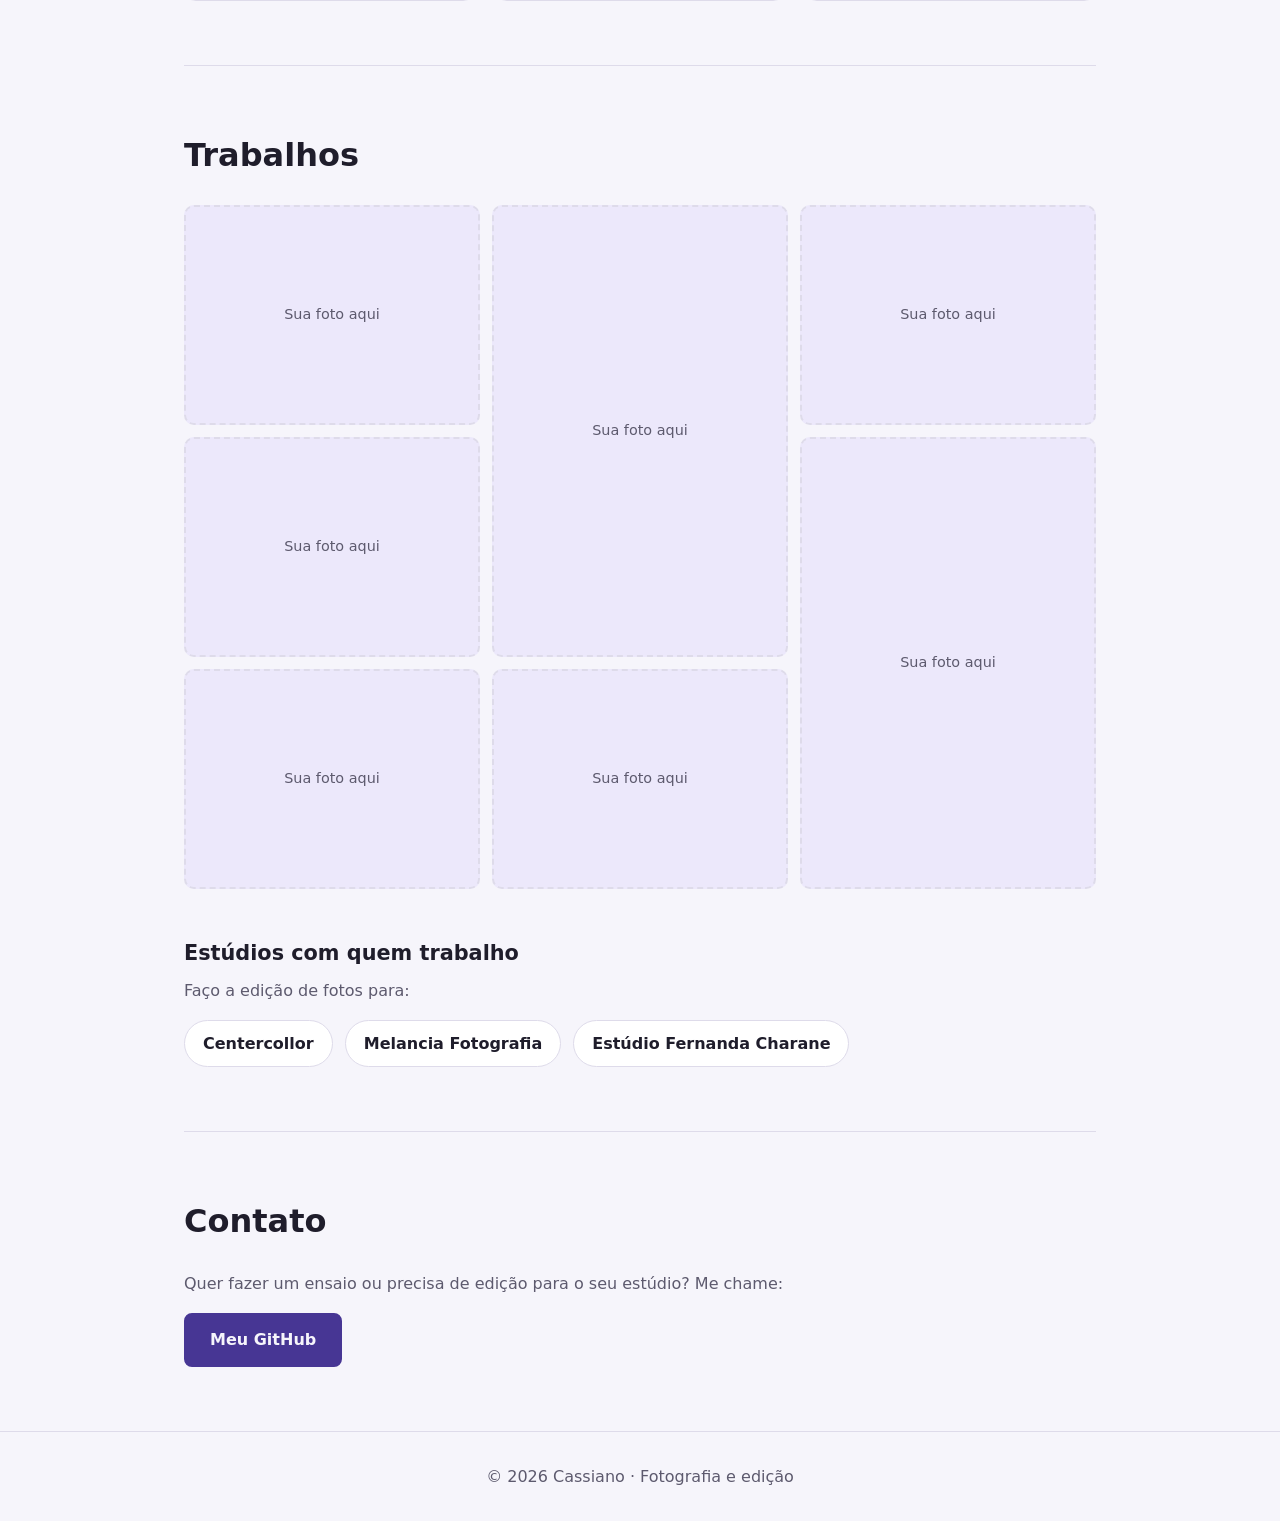
==== commit fc7de77e: "Fecha a grade da galeria Co-Authored-By: Claude Opus 5.5 <noreply@anthropic.com> Claude-Session: htt" ====
--- a/index.html
+++ b/index.html
@@ -100,6 +100,7 @@
                 <div class="foto vazia">Sua foto aqui</div>
                 <div class="foto vazia alta">Sua foto aqui</div>
                 <div class="foto vazia">Sua foto aqui</div>
+                <div class="foto vazia">Sua foto aqui</div>
             </div>
 
             <h3 class="subtitulo">Estúdios com quem trabalho</h3>
